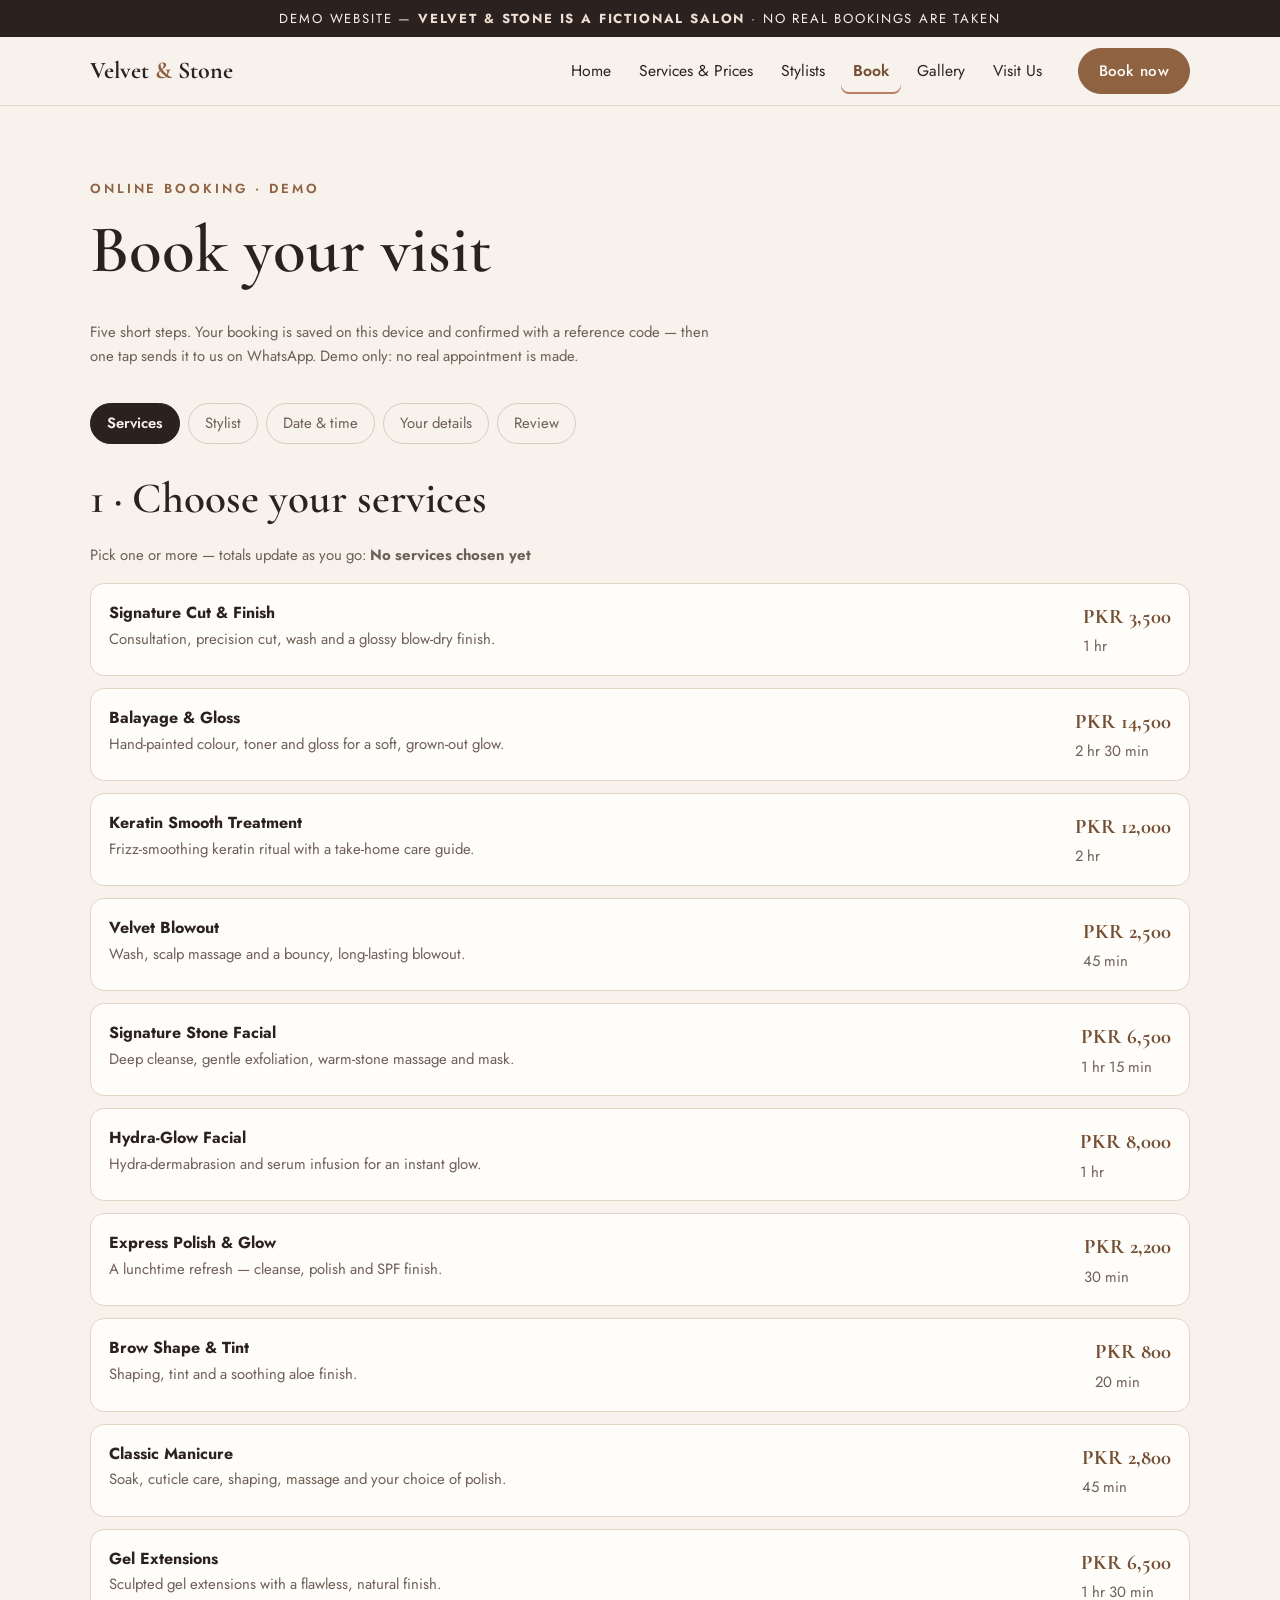
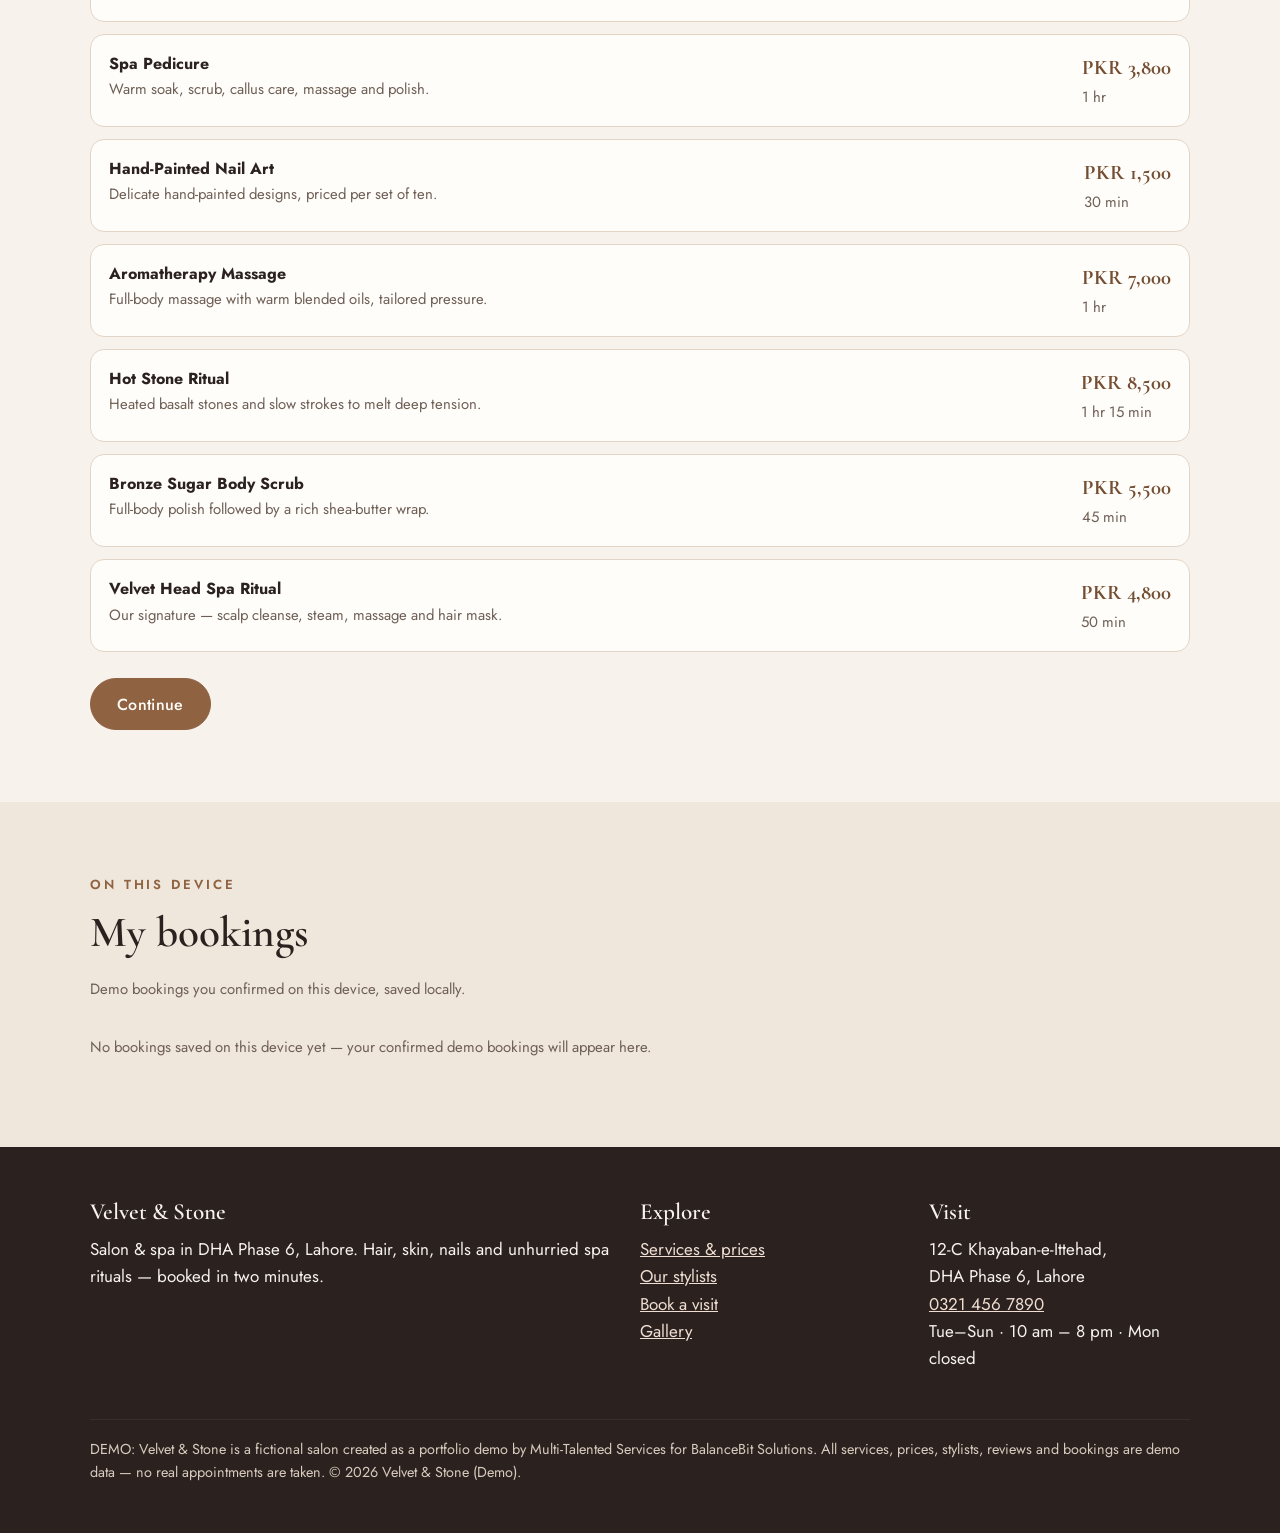
==== booking.html @ 4b613ff6 "Velvet & Stone salon & spa booking demo — Queue #4: 6 pages, multi-step booking engine, services/sty" ====
<!DOCTYPE html>
<html lang="en">
<head>
<meta charset="UTF-8">
<meta name="viewport" content="width=device-width, initial-scale=1.0">
<title>Book a Visit (Demo) — Velvet & Stone Salon & Spa</title>
<meta name="description" content="Working multi-step booking demo: choose services, stylist, date and time slot, confirm and send on WhatsApp.">
<link rel="preconnect" href="https://fonts.googleapis.com">
<link rel="preconnect" href="https://fonts.gstatic.com" crossorigin>
<link href="https://fonts.googleapis.com/css2?family=Cormorant+Garamond:wght@500;600;700&family=Jost:wght@400;500;600&display=swap" rel="stylesheet">
<link rel="icon" href="assets/favicon.svg" type="image/svg+xml">
<link rel="stylesheet" href="css/style.css">
<script>document.documentElement.classList.add("js");</script>

</head>
<body>
<a class="skip-link" href="#main">Skip to content</a>
<div class="ribbon">Demo website — <strong>Velvet &amp; Stone is a fictional salon</strong> · no real bookings are taken</div>
<header class="site-head">
  <div class="wrap">
    <a class="brand" href="index.html">Velvet <span>&amp;</span> Stone</a>
    <button class="nav-toggle" aria-label="Open menu" aria-expanded="false" aria-controls="mainNav">☰</button>
    <nav class="main-nav" id="mainNav" aria-label="Main"><ul><li><a href="index.html">Home</a></li><li><a href="services.html">Services & Prices</a></li><li><a href="team.html">Stylists</a></li><li><a href="booking.html" aria-current="page">Book</a></li><li><a href="gallery.html">Gallery</a></li><li><a href="visit.html">Visit Us</a></li></ul></nav>
    <a class="btn small head-cta" href="booking.html">Book now</a>
  </div>
</header>
<main id="main">

<section class="band">
  <div class="wrap">
    <div class="section-head reveal"><p class="eyebrow">Online booking · demo</p><h1 >Book your visit</h1><p class="meta">Five short steps. Your booking is saved on this device and confirmed with a reference code — then one tap sends it to us on WhatsApp. Demo only: no real appointment is made.</p></div>
    <div id="bookingApp">
      <ol class="steps"><li>Services</li><li>Stylist</li><li>Date &amp; time</li><li>Your details</li><li>Review</li></ol>
      <div class="form-err" id="formErr" role="alert"></div>

      <section class="step-panel" data-step="1">
        <h2>1 · Choose your services</h2>
        <p class="meta">Pick one or more — totals update as you go: <strong id="bkLiveTotal">No services chosen yet</strong></p>
        <div class="pick-list" id="bkServices"></div>
        <p class="err-note" id="err-services">Choose at least one service.</p>
        <div class="step-nav"><button class="btn" data-next>Continue</button></div>
      </section>

      <section class="step-panel" data-step="2">
        <h2>2 · Choose your stylist</h2>
        <p class="meta">Only stylists who cover every service you picked are shown.</p>
        <div class="pick-list" id="bkStylists"></div>
        <p class="err-note" id="err-stylist">Choose a stylist, or First Available.</p>
        <div class="step-nav"><button class="btn ghost" data-back>Back</button><button class="btn" data-next>Continue</button></div>
      </section>

      <section class="step-panel" data-step="3">
        <h2>3 · Date &amp; time</h2>
        <div class="field" id="field-date"><label for="bkDate">Date (closed Mondays)</label><input type="date" id="bkDate"><p class="err" id="err-date"></p></div>
        <p><strong>Available times</strong></p>
        <div class="slots" id="bkSlots"></div>
        <p class="err-note" id="err-time">Choose a time slot.</p>
        <div class="step-nav"><button class="btn ghost" data-back>Back</button><button class="btn" data-next>Continue</button></div>
      </section>

      <section class="step-panel" data-step="4">
        <h2>4 · Your details</h2>
        <div class="field" id="field-name"><label for="bkName">Full name</label><input type="text" id="bkName" autocomplete="name" placeholder="e.g. Ayesha Malik"><p class="err" id="err-name"></p></div>
        <div class="field" id="field-phone"><label for="bkPhone">Mobile number</label><input type="tel" id="bkPhone" autocomplete="tel" placeholder="e.g. 0321 4567890"><p class="err" id="err-phone"></p></div>
        <div class="step-nav"><button class="btn ghost" data-back>Back</button><button class="btn" data-next>Review booking</button></div>
      </section>

      <section class="step-panel" data-step="5">
        <h2>5 · Review &amp; confirm</h2>
        <div class="summary" id="bkSummary"></div>
        <div class="step-nav"><button class="btn ghost" data-back>Back</button><button class="btn" id="confirmBtn">Confirm booking (demo)</button></div>
      </section>

      <section class="step-panel" data-step="6">
        <div class="confirm-box">
          <p class="eyebrow">Demo booking confirmed</p>
          <p class="ref" id="c-ref">VS-DEMO-0000</p>
          <div class="summary" id="c-summary" ></div>
          <p>One last step: send your booking to the salon on WhatsApp so the team can hold your chair.</p>
          <p><a class="btn" id="waBtn" href="#" target="_blank" rel="noopener">Confirm on WhatsApp</a></p>
          <p><a class="btn ghost" href="booking.html">Make another booking</a></p>
        </div>
      </section>
    </div>
  </div>
</section>
<section class="band alt">
  <div class="wrap">
    <div class="section-head reveal"><p class="eyebrow">On this device</p><h2>My bookings</h2><p class="meta">Demo bookings you confirmed on this device, saved locally.</p></div>
    <div class="pick-list" id="myBookings"></div>
  </div>
</section>

</main>
<footer class="site-foot">
  <div class="wrap">
    <div class="cols">
      <div><h3>Velvet &amp; Stone</h3><p>Salon &amp; spa in DHA Phase 6, Lahore. Hair, skin, nails and unhurried spa rituals — booked in two minutes.</p></div>
      <div><h3>Explore</h3><p><a href="services.html">Services &amp; prices</a><br><a href="team.html">Our stylists</a><br><a href="booking.html">Book a visit</a><br><a href="gallery.html">Gallery</a></p></div>
      <div><h3>Visit</h3><p>12-C Khayaban-e-Ittehad,<br>DHA Phase 6, Lahore<br><a href="tel:+923214567890">0321 456 7890</a><br>Tue–Sun · 10 am – 8 pm · Mon closed</p></div>
    </div>
    <p class="demo-note">DEMO: Velvet &amp; Stone is a fictional salon created as a portfolio demo by Multi-Talented Services for BalanceBit Solutions. All services, prices, stylists, reviews and bookings are demo data — no real appointments are taken. © <span id="year">2026</span> Velvet &amp; Stone (Demo).</p>
  </div>
</footer>
<script src="js/data.js"></script><script src="js/logic.js"></script><script src="js/render.js"></script><script src="js/main.js"></script><script src="js/booking.js"></script>
</body>
</html>
---- css/style.css ----
/* Velvet & Stone (Demo) — Editorial Luxury for beauty.
   Tokens: porcelain / stone / blush / bronze on warm ink. Only extra hue: semantic error red. */
:root{
  --porcelain:#F7F2EC; --porcelain-2:#EFE7DC; --card:#FFFDF9;
  --stone:#D8CBBD; --blush:#B97F63; --blush-tint:#F0DED2;
  --bronze:#8F6242; --bronze-dark:#744E33;
  --ink:#2B2220; --ink-2:#3A2E2A; --muted:#6E5F56;
  --line:#E2D5C5; --error:#B3261E;
  --serif:'Cormorant Garamond',Georgia,serif; --sans:'Jost',system-ui,sans-serif;
  --radius:14px; --maxw:1140px;
}
*{box-sizing:border-box}
html{scroll-behavior:smooth}
body{margin:0;background:var(--porcelain);color:var(--ink);font-family:var(--sans);font-size:17px;line-height:1.6;-webkit-font-smoothing:antialiased}
img{max-width:100%;display:block}
h1,h2,h3{font-family:var(--serif);font-weight:600;line-height:1.12;margin:0 0 .5em}
h1{font-size:clamp(2.4rem,6vw,4.2rem)}
h2{font-size:clamp(1.9rem,4vw,2.7rem)}
h3{font-size:1.45rem}
p{margin:0 0 1em}
a{color:var(--bronze-dark)}
.wrap{max-width:var(--maxw);margin:0 auto;padding:0 20px}
.skip-link{position:absolute;left:-9999px;top:0;background:var(--ink);color:var(--porcelain);padding:10px 16px;z-index:99}
.skip-link:focus{left:8px;top:8px}
:focus-visible{outline:3px solid var(--blush);outline-offset:2px}

/* Demo ribbon */
.ribbon{background:var(--ink);color:var(--porcelain);text-align:center;font-size:.82rem;letter-spacing:.14em;text-transform:uppercase;padding:8px 12px}
.ribbon strong{color:var(--blush-tint)}

/* Header */
.site-head{position:sticky;top:0;z-index:50;background:var(--porcelain);border-bottom:1px solid var(--line)}
.site-head .wrap{display:flex;align-items:center;gap:16px;min-height:68px}
.brand{font-family:var(--serif);font-size:1.5rem;font-weight:700;color:var(--ink);text-decoration:none;white-space:nowrap;min-width:0}
.brand span{color:var(--bronze)}
.main-nav{margin-left:auto}
.main-nav ul{display:flex;gap:4px;list-style:none;margin:0;padding:0}
.main-nav a{display:block;padding:10px 12px;color:var(--ink);text-decoration:none;font-size:.98rem;border-radius:8px;white-space:nowrap}
.main-nav a:hover{background:var(--porcelain-2)}
.main-nav a[aria-current="page"]{color:var(--bronze-dark);font-weight:600;box-shadow:inset 0 -2px 0 var(--blush)}
.nav-toggle{display:none;margin-left:auto;background:none;border:1px solid var(--line);border-radius:10px;width:48px;height:48px;font-size:1.3rem;color:var(--ink);cursor:pointer}
@media (max-width:860px){
  .nav-toggle{display:block}
  .main-nav{display:none;position:absolute;left:0;right:0;top:100%;background:var(--porcelain);border-bottom:1px solid var(--line)}
  .main-nav.open{display:block}
  .main-nav ul{flex-direction:column;padding:10px 16px 16px}
  .head-cta{display:none}
}

/* Buttons — one system, ~52px */
.btn{display:inline-flex;align-items:center;justify-content:center;gap:8px;white-space:nowrap;min-height:52px;padding:12px 26px;border-radius:999px;border:1px solid var(--bronze);background:var(--bronze);color:#FFFDF9;font-family:var(--sans);font-size:1rem;font-weight:500;letter-spacing:.02em;text-decoration:none;cursor:pointer;transition:background .2s,transform .2s}
.btn:hover{background:var(--bronze-dark);border-color:var(--bronze-dark)}
.btn.ghost{background:transparent;color:var(--bronze-dark)}
.btn.ghost:hover{background:var(--blush-tint)}
.btn.small{min-height:46px;padding:8px 20px;font-size:.95rem}
.btn[disabled]{opacity:.55;cursor:not-allowed}
.head-cta{margin-left:8px}

/* Hero */
.hero{position:relative;overflow:hidden;background:var(--ink);color:var(--porcelain)}
.hero img.hero-bg{position:absolute;inset:0;width:100%;height:100%;object-fit:cover;opacity:.55;animation:kenburns 24s ease-in-out infinite alternate}
@keyframes kenburns{from{transform:scale(1)}to{transform:scale(1.08)}}
.hero .wrap{position:relative;padding:96px 20px 84px;max-width:760px;margin-left:max(20px,calc((100% - var(--maxw))/2))}
.hero .eyebrow{letter-spacing:.22em;text-transform:uppercase;font-size:.85rem;color:var(--blush-tint)}
.hero p.lede{font-size:1.2rem;max-width:34em}
.hero-facts{display:flex;flex-wrap:wrap;gap:10px 26px;margin-top:26px;font-size:.98rem;color:var(--blush-tint)}

/* Sections & layout */
section.band{padding:72px 0}
.band.alt{background:var(--porcelain-2)}
.band.dark{background:var(--ink);color:var(--porcelain)}
.band.dark h2{color:var(--porcelain)}
.eyebrow{letter-spacing:.22em;text-transform:uppercase;font-size:.82rem;color:var(--bronze);font-weight:600}
.section-head{max-width:640px;margin-bottom:34px;min-width:0}
.grid{display:grid;gap:22px}
.grid>*{min-width:0}
.grid.c3{grid-template-columns:repeat(3,1fr)}
.grid.c2{grid-template-columns:repeat(2,1fr)}
.grid.c4{grid-template-columns:repeat(4,1fr)}
@media (max-width:900px){.grid.c3,.grid.c4{grid-template-columns:repeat(2,1fr)}}
@media (max-width:600px){.grid.c3,.grid.c4,.grid.c2{grid-template-columns:1fr}}

/* Cards — one system */
.card{background:var(--card);border:1px solid var(--line);border-radius:var(--radius);overflow:hidden}
.card .card-body{padding:20px}
.card img.card-img{width:100%;height:210px;object-fit:cover}
.card img.card-img.tall{height:320px;object-position:top}
.price{font-family:var(--serif);font-size:1.3rem;color:var(--bronze-dark);font-weight:700}
.meta{color:var(--muted);font-size:.93rem}
.badge{display:inline-block;background:var(--blush-tint);color:var(--bronze-dark);border-radius:999px;padding:3px 12px;font-size:.8rem;font-weight:600;letter-spacing:.06em;text-transform:uppercase}
.stars{color:var(--bronze);letter-spacing:.15em}

/* Chips / filter */
.chips{display:flex;flex-wrap:wrap;gap:10px;margin:0 0 26px;min-width:0}
.chip{min-height:46px;padding:8px 20px;border-radius:999px;border:1px solid var(--stone);background:var(--card);color:var(--ink);font-family:var(--sans);font-size:.98rem;cursor:pointer}
.chip[aria-pressed="true"]{background:var(--ink);color:var(--porcelain);border-color:var(--ink)}

/* Service rows */
.svc{display:flex;gap:16px;align-items:flex-start;background:var(--card);border:1px solid var(--line);border-radius:var(--radius);padding:20px}
.svc .svc-main{flex:1;min-width:0}
.svc h3{margin-bottom:.2em}
.svc .svc-side{text-align:right;white-space:nowrap}

/* Forms — one system, ≥16px fonts, ~52px fields */
.field{margin-bottom:18px;position:relative}
.field label{display:block;font-weight:500;margin-bottom:6px}
.field input,.field select,.field textarea{width:100%;min-height:52px;padding:12px 14px;font-size:16px;font-family:var(--sans);border:1px solid var(--stone);border-radius:10px;background:var(--card);color:var(--ink)}
.field textarea{min-height:110px}
.field .err{display:none;color:var(--error);font-size:.92rem;margin-top:5px}
.field.invalid input,.field.invalid select{border-color:var(--error)}
.field.invalid .err{display:block}
.form-err{display:none;background:#F9E3E1;color:var(--error);border-radius:10px;padding:12px 16px;margin-bottom:18px}
.form-err.show{display:block}

/* Booking steps */
.steps{display:flex;gap:8px;flex-wrap:wrap;list-style:none;margin:0 0 30px;padding:0}
.steps li{padding:8px 16px;border-radius:999px;border:1px solid var(--stone);font-size:.93rem;color:var(--muted)}
.steps li.on{background:var(--ink);color:var(--porcelain);border-color:var(--ink);font-weight:600}
.step-panel{display:none}
.step-panel.on{display:block}
.pick-list{display:grid;gap:12px}
.pick{display:flex;gap:14px;align-items:flex-start;text-align:left;width:100%;background:var(--card);border:1px solid var(--line);border-radius:var(--radius);padding:16px 18px;font-family:var(--sans);font-size:1rem;color:var(--ink);cursor:pointer;position:relative}
.pick input{position:absolute;opacity:0;width:1px;height:1px}
.pick:focus-within{outline:3px solid var(--blush);outline-offset:2px}
.pick.sel{border-color:var(--bronze);box-shadow:0 0 0 2px var(--blush-tint)}
.pick .pick-main{flex:1;min-width:0}
.slots{display:flex;flex-wrap:wrap;gap:10px}
.slot{min-width:96px;min-height:48px;padding:10px 14px;border-radius:10px;border:1px solid var(--stone);background:var(--card);font-family:var(--sans);font-size:1rem;cursor:pointer;color:var(--ink)}
.slot.sel{background:var(--bronze);border-color:var(--bronze);color:#FFFDF9;font-weight:600}
.slot[disabled]{opacity:.42;cursor:not-allowed;text-decoration:line-through}
.step-nav{display:flex;gap:12px;flex-wrap:wrap;margin-top:26px}
.summary{background:var(--porcelain-2);border:1px solid var(--line);border-radius:var(--radius);padding:22px}
.summary dl{display:grid;grid-template-columns:auto 1fr;gap:6px 18px;margin:0}
.summary dt{font-weight:600}
.summary dd{margin:0}
.confirm-box{background:var(--card);border:2px solid var(--bronze);border-radius:var(--radius);padding:28px;text-align:center}
.confirm-box .ref{font-family:var(--serif);font-size:1.8rem;color:var(--bronze-dark);font-weight:700}

/* Reviews / visit */
.review .stars{font-size:1.05rem}
.map-panel{background:var(--ink-2);color:var(--porcelain);border-radius:var(--radius);padding:28px;background-image:radial-gradient(var(--ink) 1px,transparent 1px);background-size:22px 22px}
.map-panel h3{color:var(--porcelain)}
.hours{list-style:none;margin:0;padding:0}
.hours li{display:flex;justify-content:space-between;gap:16px;padding:8px 0;border-bottom:1px dotted var(--stone)}
.gallery-grid{display:grid;grid-template-columns:repeat(3,1fr);gap:16px}
.gallery-grid>*{min-width:0}
.gallery-grid img{width:100%;height:260px;object-fit:cover;border-radius:var(--radius)}
@media (max-width:700px){.gallery-grid{grid-template-columns:1fr 1fr}.gallery-grid img{height:180px}}

/* Footer */
.site-foot{background:var(--ink);color:var(--porcelain);padding:52px 0 34px;margin-top:0}
.site-foot a{color:var(--blush-tint)}
.site-foot .cols{display:grid;grid-template-columns:2fr 1fr 1fr;gap:28px}
.site-foot .cols>*{min-width:0}
@media (max-width:700px){.site-foot .cols{grid-template-columns:1fr}}
.demo-note{border-top:1px solid var(--ink-2);margin-top:30px;padding-top:18px;font-size:.9rem;color:var(--stone)}

/* Reveal — visible by default; JS applies the hidden state (lesson 2) */
.reveal{opacity:1}
.js .reveal{opacity:0;transform:translateY(16px);transition:opacity .6s ease,transform .6s ease}
.js .reveal.seen{opacity:1;transform:none}
@media (prefers-reduced-motion: reduce){
  html{scroll-behavior:auto}
  .js .reveal{opacity:1;transform:none;transition:none}
  .hero img.hero-bg{animation:none}
}
.btn.on-dark{color:var(--blush-tint);border-color:var(--blush-tint);background:transparent}
.btn.on-dark:hover{background:var(--ink-2)}
img.fill{border-radius:var(--radius);width:100%;height:100%;object-fit:cover;min-height:260px}
figure{margin:0}
.err-note{display:none;color:var(--error);margin-top:10px}
.map-panel a.plain{color:var(--blush-tint)}
.confirm-box .summary{text-align:left;margin:18px auto;max-width:520px}
.mt{margin-top:26px}
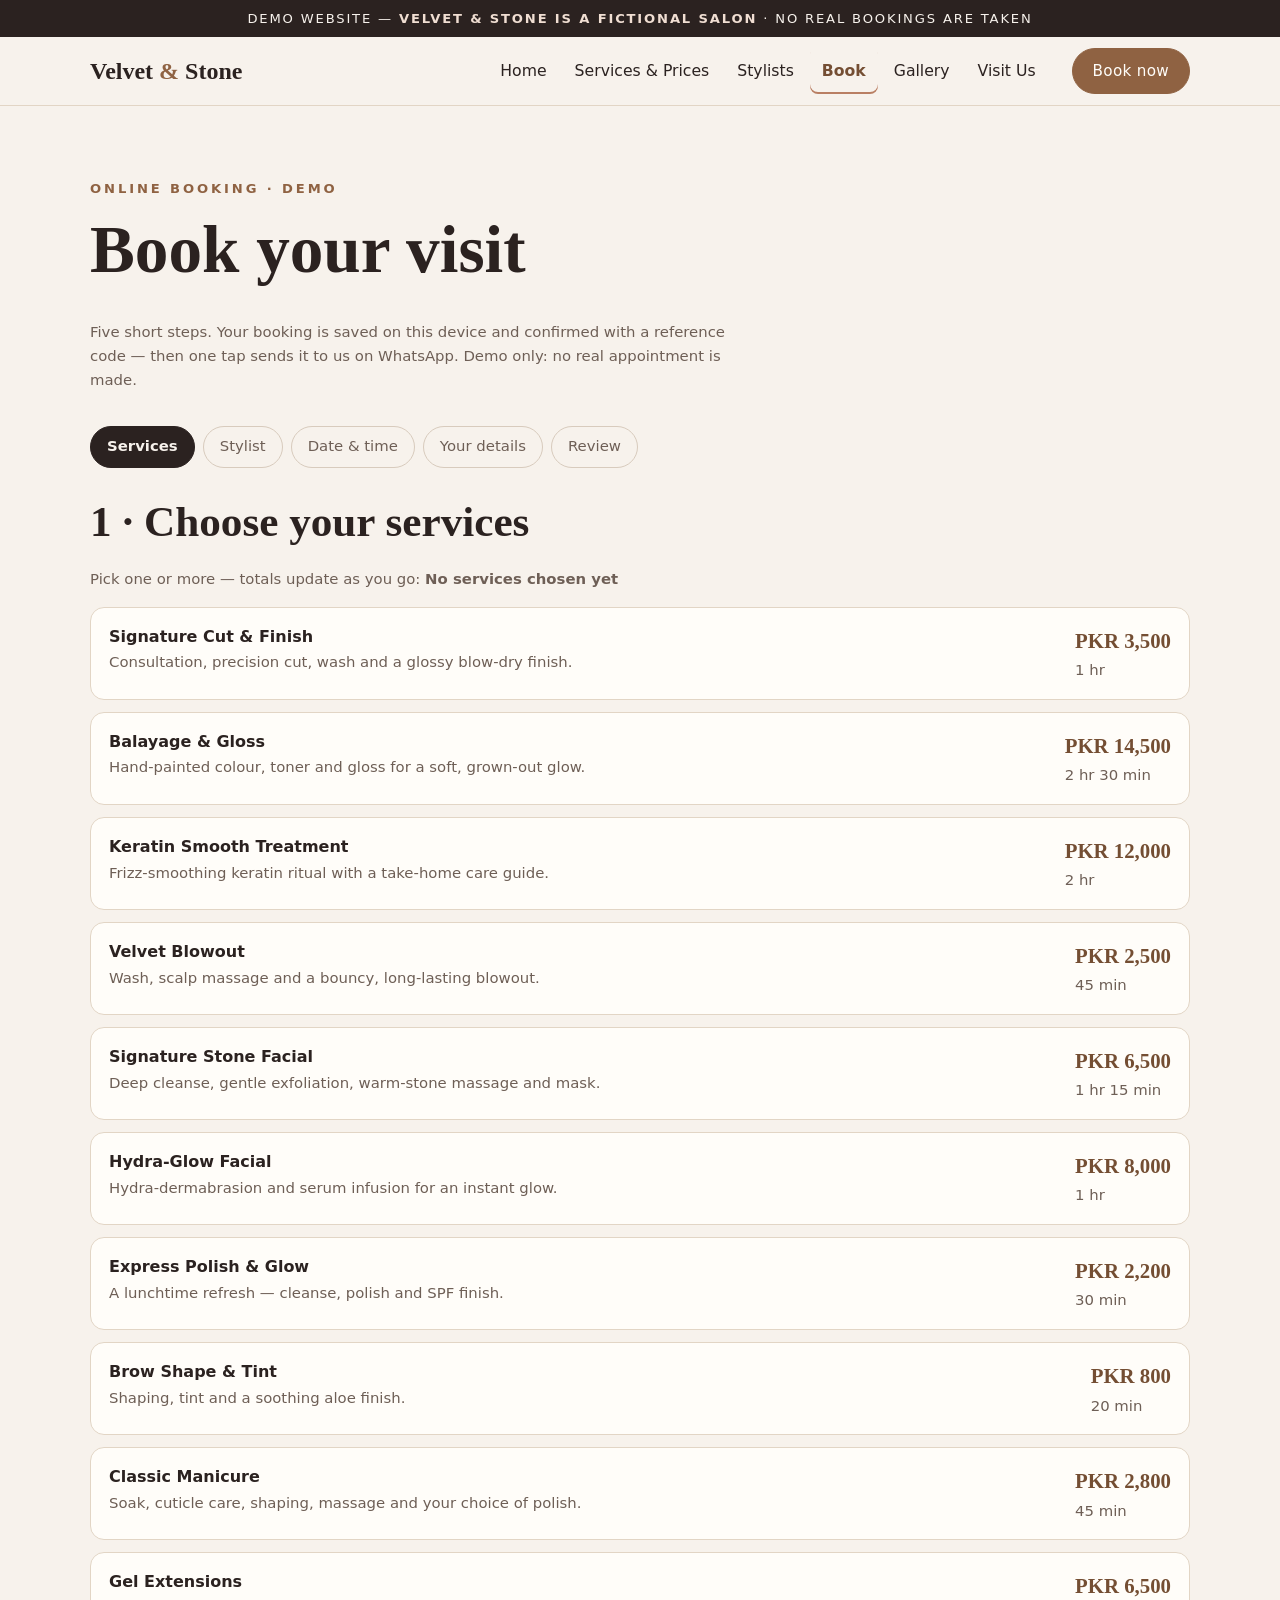
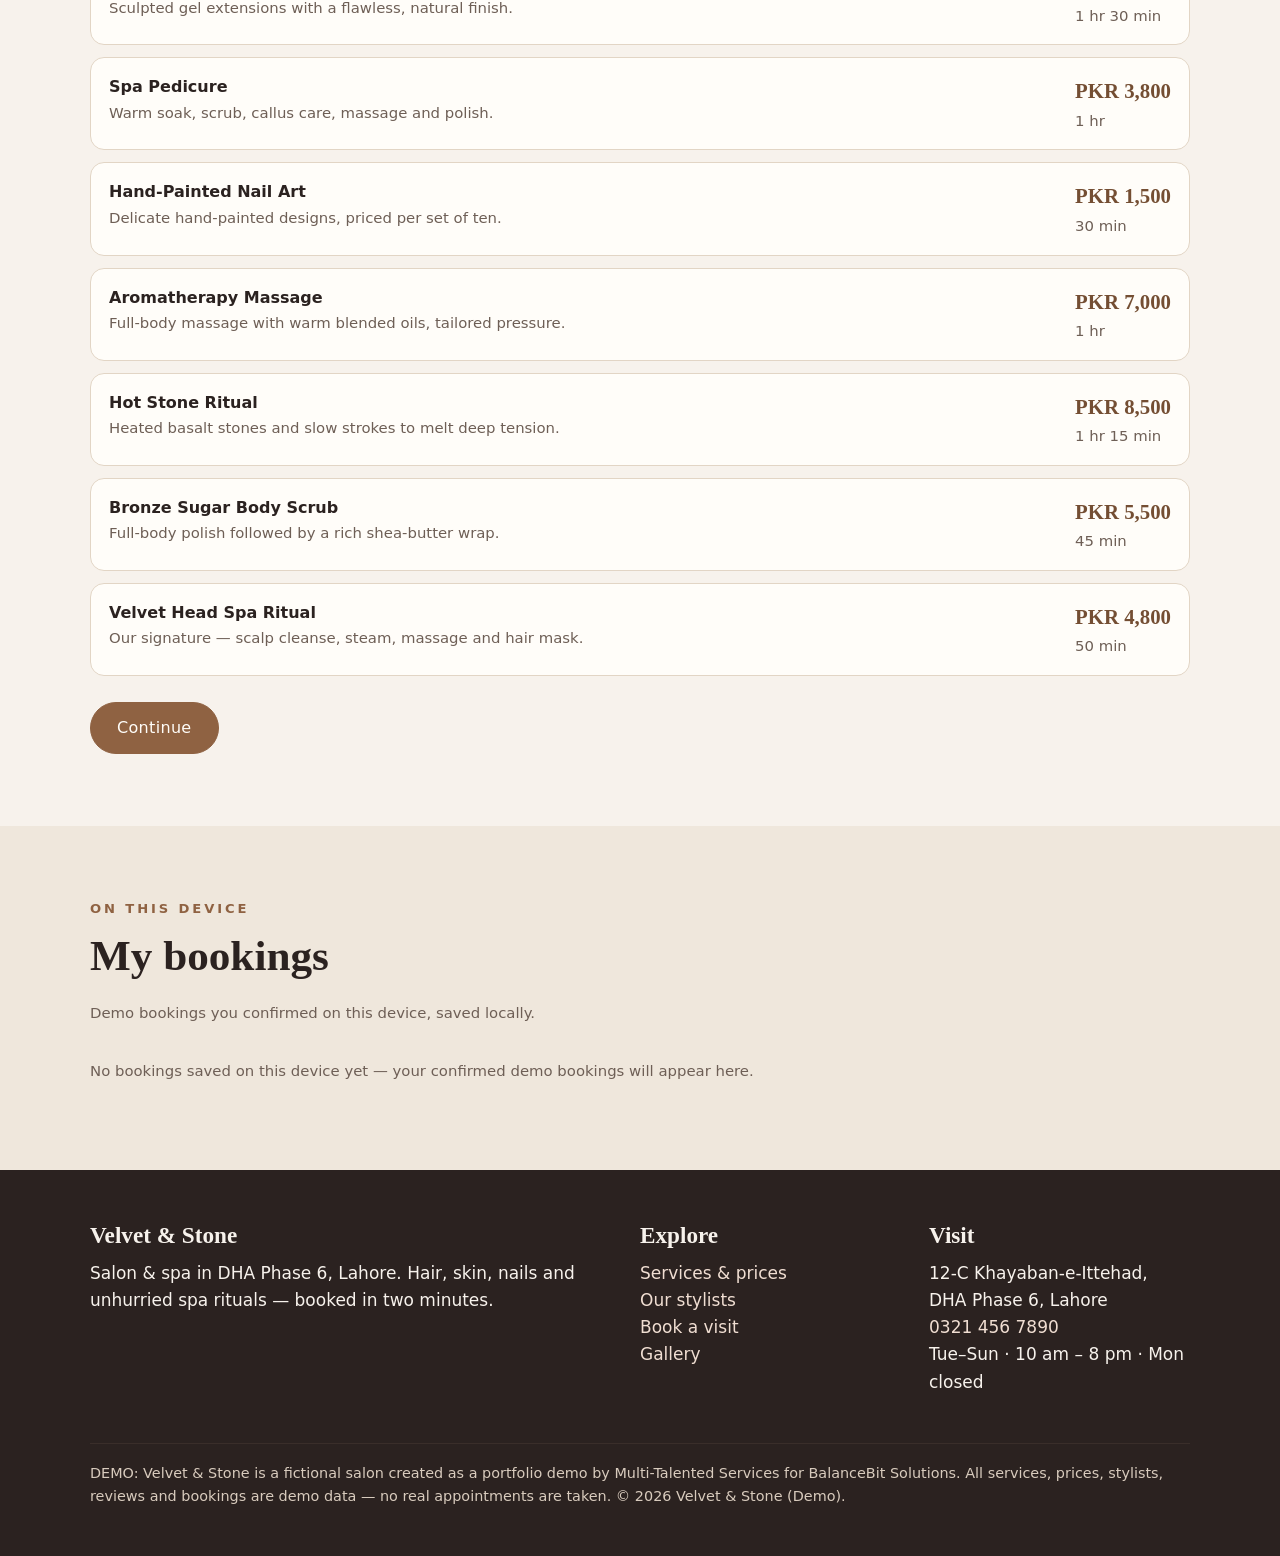
==== commit 53d03ffb: "Premium upgrade batch 2026-11-22: audit fixes + premium ladder + static capture mode + self-hosted f" ====
--- a/booking.html
+++ b/booking.html
@@ -5,9 +5,9 @@
 <meta name="viewport" content="width=device-width, initial-scale=1.0">
 <title>Book a Visit (Demo) — Velvet & Stone Salon & Spa</title>
 <meta name="description" content="Working multi-step booking demo: choose services, stylist, date and time slot, confirm and send on WhatsApp.">
-<link rel="preconnect" href="https://fonts.googleapis.com">
-<link rel="preconnect" href="https://fonts.gstatic.com" crossorigin>
-<link href="https://fonts.googleapis.com/css2?family=Cormorant+Garamond:wght@500;600;700&family=Jost:wght@400;500;600&display=swap" rel="stylesheet">
+
+
+<link rel="stylesheet" href="assets/fonts/fonts.css">
 <link rel="icon" href="assets/favicon.svg" type="image/svg+xml">
 <link rel="stylesheet" href="css/style.css">
 <script>document.documentElement.classList.add("js");</script>
--- a/assets/fonts/fonts.css
+++ b/assets/fonts/fonts.css
@@ -0,0 +1,111 @@
+/* Self-hosted webfonts (Google Fonts, OFL) — downloaded 2026-11-22.
+   Replaces the fonts.googleapis.com stylesheet so the design renders
+   identically with or without external network access. */
+/* latin */
+@font-face {
+  font-family: 'Cormorant Garamond';
+  font-style: normal;
+  font-weight: 500;
+  font-display: swap;
+  src: url(./cormorant-garamond-normal-latin-2fed1d1b.woff2) format('woff2');
+  unicode-range: U+0000-00FF, U+0131, U+0152-0153, U+02BB-02BC, U+02C6, U+02DA, U+02DC, U+0304, U+0308, U+0329, U+2000-206F, U+20AC, U+2122, U+2191, U+2193, U+2212, U+2215, U+FEFF, U+FFFD;
+}
+/* latin-ext */
+@font-face {
+  font-family: 'Cormorant Garamond';
+  font-style: normal;
+  font-weight: 500;
+  font-display: swap;
+  src: url(./cormorant-garamond-normal-latin-ext-90768204.woff2) format('woff2');
+  unicode-range: U+0100-02BA, U+02BD-02C5, U+02C7-02CC, U+02CE-02D7, U+02DD-02FF, U+0304, U+0308, U+0329, U+1D00-1DBF, U+1E00-1E9F, U+1EF2-1EFF, U+2020, U+20A0-20AB, U+20AD-20C4, U+2113, U+2C60-2C7F, U+A720-A7FF;
+}
+/* latin */
+@font-face {
+  font-family: 'Cormorant Garamond';
+  font-style: normal;
+  font-weight: 600;
+  font-display: swap;
+  src: url(./cormorant-garamond-normal-latin-2fed1d1b.woff2) format('woff2');
+  unicode-range: U+0000-00FF, U+0131, U+0152-0153, U+02BB-02BC, U+02C6, U+02DA, U+02DC, U+0304, U+0308, U+0329, U+2000-206F, U+20AC, U+2122, U+2191, U+2193, U+2212, U+2215, U+FEFF, U+FFFD;
+}
+/* latin-ext */
+@font-face {
+  font-family: 'Cormorant Garamond';
+  font-style: normal;
+  font-weight: 600;
+  font-display: swap;
+  src: url(./cormorant-garamond-normal-latin-ext-90768204.woff2) format('woff2');
+  unicode-range: U+0100-02BA, U+02BD-02C5, U+02C7-02CC, U+02CE-02D7, U+02DD-02FF, U+0304, U+0308, U+0329, U+1D00-1DBF, U+1E00-1E9F, U+1EF2-1EFF, U+2020, U+20A0-20AB, U+20AD-20C4, U+2113, U+2C60-2C7F, U+A720-A7FF;
+}
+/* latin */
+@font-face {
+  font-family: 'Cormorant Garamond';
+  font-style: normal;
+  font-weight: 700;
+  font-display: swap;
+  src: url(./cormorant-garamond-normal-latin-2fed1d1b.woff2) format('woff2');
+  unicode-range: U+0000-00FF, U+0131, U+0152-0153, U+02BB-02BC, U+02C6, U+02DA, U+02DC, U+0304, U+0308, U+0329, U+2000-206F, U+20AC, U+2122, U+2191, U+2193, U+2212, U+2215, U+FEFF, U+FFFD;
+}
+/* latin-ext */
+@font-face {
+  font-family: 'Cormorant Garamond';
+  font-style: normal;
+  font-weight: 700;
+  font-display: swap;
+  src: url(./cormorant-garamond-normal-latin-ext-90768204.woff2) format('woff2');
+  unicode-range: U+0100-02BA, U+02BD-02C5, U+02C7-02CC, U+02CE-02D7, U+02DD-02FF, U+0304, U+0308, U+0329, U+1D00-1DBF, U+1E00-1E9F, U+1EF2-1EFF, U+2020, U+20A0-20AB, U+20AD-20C4, U+2113, U+2C60-2C7F, U+A720-A7FF;
+}
+/* latin */
+@font-face {
+  font-family: 'Jost';
+  font-style: normal;
+  font-weight: 400;
+  font-display: swap;
+  src: url(./jost-normal-latin-35841fe7.woff2) format('woff2');
+  unicode-range: U+0000-00FF, U+0131, U+0152-0153, U+02BB-02BC, U+02C6, U+02DA, U+02DC, U+0304, U+0308, U+0329, U+2000-206F, U+20AC, U+2122, U+2191, U+2193, U+2212, U+2215, U+FEFF, U+FFFD;
+}
+/* latin-ext */
+@font-face {
+  font-family: 'Jost';
+  font-style: normal;
+  font-weight: 400;
+  font-display: swap;
+  src: url(./jost-normal-latin-ext-5054f2c4.woff2) format('woff2');
+  unicode-range: U+0100-02BA, U+02BD-02C5, U+02C7-02CC, U+02CE-02D7, U+02DD-02FF, U+0304, U+0308, U+0329, U+1D00-1DBF, U+1E00-1E9F, U+1EF2-1EFF, U+2020, U+20A0-20AB, U+20AD-20C4, U+2113, U+2C60-2C7F, U+A720-A7FF;
+}
+/* latin */
+@font-face {
+  font-family: 'Jost';
+  font-style: normal;
+  font-weight: 500;
+  font-display: swap;
+  src: url(./jost-normal-latin-35841fe7.woff2) format('woff2');
+  unicode-range: U+0000-00FF, U+0131, U+0152-0153, U+02BB-02BC, U+02C6, U+02DA, U+02DC, U+0304, U+0308, U+0329, U+2000-206F, U+20AC, U+2122, U+2191, U+2193, U+2212, U+2215, U+FEFF, U+FFFD;
+}
+/* latin-ext */
+@font-face {
+  font-family: 'Jost';
+  font-style: normal;
+  font-weight: 500;
+  font-display: swap;
+  src: url(./jost-normal-latin-ext-5054f2c4.woff2) format('woff2');
+  unicode-range: U+0100-02BA, U+02BD-02C5, U+02C7-02CC, U+02CE-02D7, U+02DD-02FF, U+0304, U+0308, U+0329, U+1D00-1DBF, U+1E00-1E9F, U+1EF2-1EFF, U+2020, U+20A0-20AB, U+20AD-20C4, U+2113, U+2C60-2C7F, U+A720-A7FF;
+}
+/* latin */
+@font-face {
+  font-family: 'Jost';
+  font-style: normal;
+  font-weight: 600;
+  font-display: swap;
+  src: url(./jost-normal-latin-35841fe7.woff2) format('woff2');
+  unicode-range: U+0000-00FF, U+0131, U+0152-0153, U+02BB-02BC, U+02C6, U+02DA, U+02DC, U+0304, U+0308, U+0329, U+2000-206F, U+20AC, U+2122, U+2191, U+2193, U+2212, U+2215, U+FEFF, U+FFFD;
+}
+/* latin-ext */
+@font-face {
+  font-family: 'Jost';
+  font-style: normal;
+  font-weight: 600;
+  font-display: swap;
+  src: url(./jost-normal-latin-ext-5054f2c4.woff2) format('woff2');
+  unicode-range: U+0100-02BA, U+02BD-02C5, U+02C7-02CC, U+02CE-02D7, U+02DD-02FF, U+0304, U+0308, U+0329, U+1D00-1DBF, U+1E00-1E9F, U+1EF2-1EFF, U+2020, U+20A0-20AB, U+20AD-20C4, U+2113, U+2C60-2C7F, U+A720-A7FF;
+}
--- a/css/style.css
+++ b/css/style.css
@@ -18,7 +18,7 @@
 h2{font-size:clamp(1.9rem,4vw,2.7rem)}
 h3{font-size:1.45rem}
 p{margin:0 0 1em}
-a{color:var(--bronze-dark)}
+a{color:var(--bronze-dark);text-decoration:none}
 .wrap{max-width:var(--maxw);margin:0 auto;padding:0 20px}
 .skip-link{position:absolute;left:-9999px;top:0;background:var(--ink);color:var(--porcelain);padding:10px 16px;z-index:99}
 .skip-link:focus{left:8px;top:8px}
@@ -44,7 +44,11 @@
   .main-nav{display:none;position:absolute;left:0;right:0;top:100%;background:var(--porcelain);border-bottom:1px solid var(--line)}
   .main-nav.open{display:block}
   .main-nav ul{flex-direction:column;padding:10px 16px 16px}
-  .head-cta{display:none}
+  /* Scoped to .site-head so it out-specifies the later .btn{display:inline-flex}
+     rule — unscoped, the cascade order silently kept the CTA visible <=860px and
+     squeezed the 320px header until the toggle overlapped the brand text. */
+  .site-head .head-cta{display:none}
+  .brand{flex:none}
 }
 
 /* Buttons — one system, ~52px */
@@ -85,6 +89,7 @@
 .card .card-body{padding:20px}
 .card img.card-img{width:100%;height:210px;object-fit:cover}
 .card img.card-img.tall{height:320px;object-position:top}
+.card img.card-img.tall.crop-face{object-position:50% 25%}
 .price{font-family:var(--serif);font-size:1.3rem;color:var(--bronze-dark);font-weight:700}
 .meta{color:var(--muted);font-size:.93rem}
 .badge{display:inline-block;background:var(--blush-tint);color:var(--bronze-dark);border-radius:999px;padding:3px 12px;font-size:.8rem;font-weight:600;letter-spacing:.06em;text-transform:uppercase}
@@ -155,10 +160,12 @@
 @media (max-width:700px){.site-foot .cols{grid-template-columns:1fr}}
 .demo-note{border-top:1px solid var(--ink-2);margin-top:30px;padding-top:18px;font-size:.9rem;color:var(--stone)}
 
-/* Reveal — visible by default; JS applies the hidden state (lesson 2) */
+/* Reveal — opacity is NEVER gated (v3 pattern): content is fully visible at
+   all times; JS only settles a gentle position rise, so no section or photo
+   can render blank at any scroll speed. */
 .reveal{opacity:1}
-.js .reveal{opacity:0;transform:translateY(16px);transition:opacity .6s ease,transform .6s ease}
-.js .reveal.seen{opacity:1;transform:none}
+.js .reveal{transform:translateY(16px);transition:transform .6s ease}
+.js .reveal.seen{transform:none}
 @media (prefers-reduced-motion: reduce){
   html{scroll-behavior:auto}
   .js .reveal{opacity:1;transform:none;transition:none}
@@ -172,3 +179,42 @@
 .map-panel a.plain{color:var(--blush-tint)}
 .confirm-box .summary{text-align:left;margin:18px auto;max-width:520px}
 .mt{margin-top:26px}
+
+/* ---------- Premium layer (2026-11-22) ---------- */
+/* P7: cross-document View Transitions — progressive enhancement, ~400ms. */
+@view-transition{navigation:auto}
+::view-transition-old(root){animation:vt-out .4s cubic-bezier(.22,1,.36,1)}
+::view-transition-new(root){animation:vt-in .4s cubic-bezier(.22,1,.36,1)}
+@keyframes vt-out{to{opacity:0}}
+@keyframes vt-in{from{opacity:0}}
+/* Ritual chapter — static state: images in a calm row, all chapters visible.
+   The .ritual-enhanced class (JS only) restacks them for the pinned scene. */
+.ritual-media{display:grid;grid-template-columns:repeat(3,1fr);gap:12px;margin-bottom:30px}
+.ritual-media img{width:100%;height:230px;object-fit:cover;border-radius:var(--radius)}
+.ritual-steps{display:grid;gap:22px}
+.ritual-step{background:var(--card);border:1px solid var(--line);border-radius:var(--radius);padding:24px}
+.ritual-enhanced .ritual-media{position:relative;display:block;height:clamp(300px,46vw,460px);margin-bottom:26px}
+.ritual-enhanced .ritual-media img{position:absolute;inset:0;height:100%}
+.ritual-enhanced .ritual-steps{grid-template-columns:repeat(3,1fr)}
+@media (max-width:700px){.ritual-enhanced .ritual-steps{grid-template-columns:1fr}.ritual-media{grid-template-columns:1fr}.ritual-media img{height:200px}}
+/* Swiper rails (team + gallery) — fixed slide rhythm, bronze pagination. */
+.rail-swiper{padding-bottom:6px}
+.rail-swiper .swiper-pagination{position:relative;margin-top:14px;bottom:auto;left:auto;transform:none}
+.rail-swiper .swiper-slide{height:auto}
+.rail-swiper .swiper-slide>*{height:100%}
+.rail-swiper .swiper-pagination-bullet{background:var(--stone);opacity:1;width:10px;height:10px}
+.rail-swiper .swiper-pagination-bullet-active{background:var(--bronze)}
+.rail-swiper figure img{width:100%;height:260px;object-fit:cover;border-radius:var(--radius)}
+/* Booking-flow micro-interactions — step changes at the 420ms craft median. */
+.step-panel.on{animation:step-in .42s cubic-bezier(.22,1,.36,1)}
+@keyframes step-in{from{opacity:0;transform:translateY(14px)}to{opacity:1;transform:none}}
+.pick{transition:border-color .25s,box-shadow .25s,transform .2s}
+.pick:active{transform:scale(.995)}
+.slot{transition:background .22s,color .22s,border-color .22s,transform .15s}
+.slot:active{transform:scale(.96)}
+.steps li{transition:background .3s,color .3s,border-color .3s}
+@media (prefers-reduced-motion: reduce){
+  ::view-transition-old(root),::view-transition-new(root){animation:none}
+  .step-panel.on{animation:none}
+  .ritual-enhanced .ritual-media{position:static;height:auto}
+}
